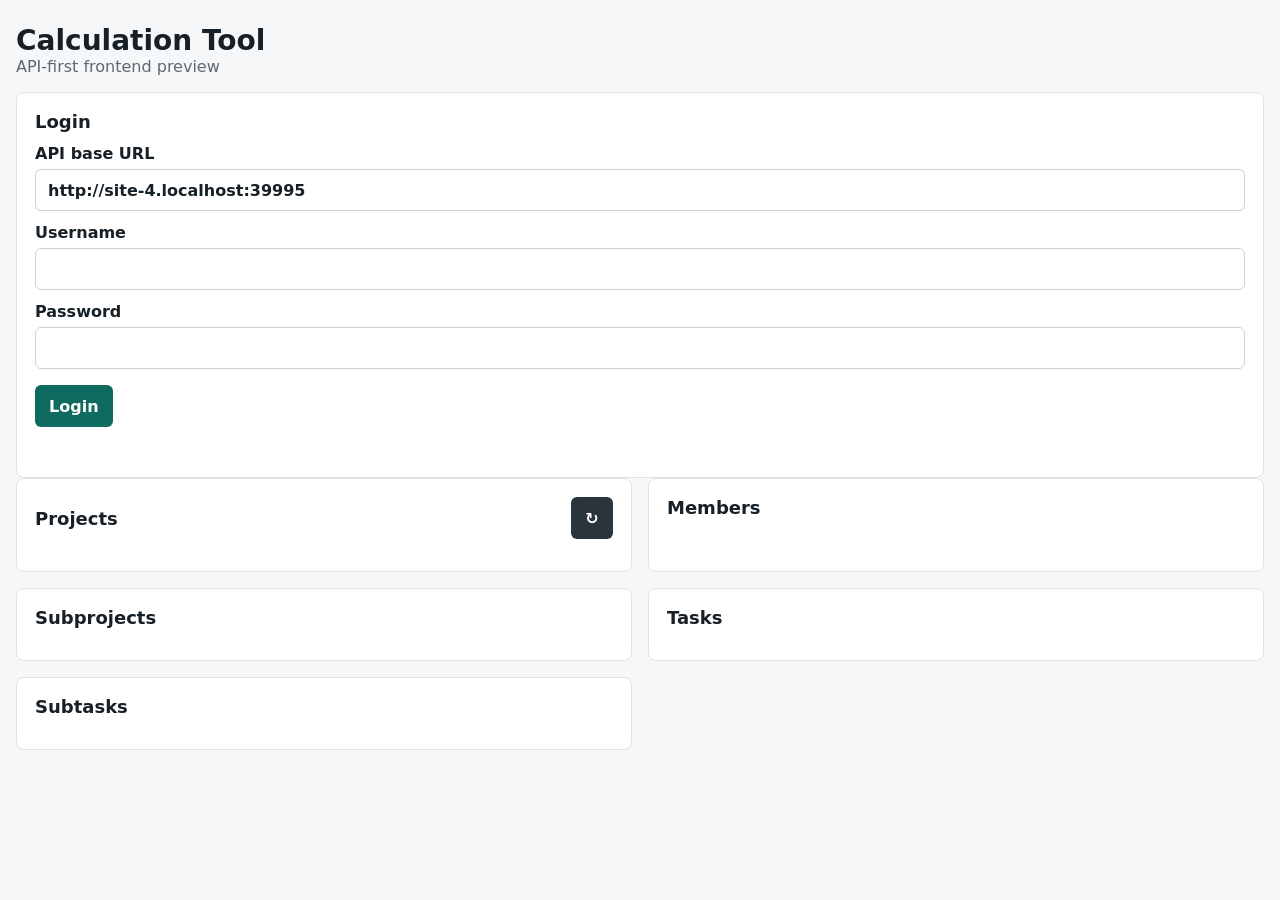
==== src/main/resources/static/index.html @ 3f3481d6 "Migrate Thymeleaf flows to API and vanilla frontend" ====
<!doctype html>
<html lang="en">
<head>
    <meta charset="utf-8">
    <meta name="viewport" content="width=device-width, initial-scale=1">
    <title>Alpha Solution Calculation Tool</title>
    <link rel="stylesheet" href="css/app.css">
</head>
<body>
<main class="app-shell">
    <section class="topbar">
        <div>
            <h1>Calculation Tool</h1>
            <p>API-first frontend preview</p>
        </div>
        <button id="logoutButton" class="secondary" type="button" hidden>Logout</button>
    </section>

    <section id="loginPanel" class="panel">
        <h2>Login</h2>
        <label>
            API base URL
            <input id="apiBaseUrl" type="url" value="http://localhost:8080">
        </label>
        <label>
            Username
            <input id="username" type="text" autocomplete="username">
        </label>
        <label>
            Password
            <input id="password" type="password" autocomplete="current-password">
        </label>
        <button id="loginButton" type="button">Login</button>
        <p id="loginMessage" class="message" role="status"></p>
    </section>

    <section id="workspace" class="workspace" hidden>
        <aside class="panel list-panel">
            <div class="panel-header">
                <h2>Projects</h2>
                <div class="toolbar">
                    <button id="createProjectButton" class="icon-button" type="button" title="Create project" hidden>+</button>
                    <button id="refreshProjectsButton" class="icon-button secondary" type="button" title="Refresh projects">↻</button>
                </div>
            </div>
            <div id="projectsList" class="list"></div>
        </aside>

        <section class="panel members-panel">
            <div class="panel-header">
                <h2 id="selectedMembersTitle">Members</h2>
                <button id="addMemberButton" class="icon-button" type="button" title="Add member" hidden>+</button>
            </div>
            <div id="membersList" class="list"></div>
        </section>

        <section class="panel detail-panel">
            <div class="panel-header">
                <h2 id="selectedProjectTitle">Subprojects</h2>
                <button id="createSubProjectButton" class="icon-button" type="button" title="Create subproject" hidden>+</button>
            </div>
            <div id="subProjectsList" class="list"></div>
        </section>

        <section class="panel detail-panel">
            <div class="panel-header">
                <h2 id="selectedSubProjectTitle">Tasks</h2>
                <button id="createTaskButton" class="icon-button" type="button" title="Create task" hidden>+</button>
            </div>
            <div id="tasksList" class="list"></div>
        </section>

        <section class="panel detail-panel">
            <div class="panel-header">
                <h2 id="selectedTaskTitle">Subtasks</h2>
                <button id="createSubTaskButton" class="icon-button" type="button" title="Create subtask" hidden>+</button>
            </div>
            <div id="subTasksList" class="list"></div>
        </section>
    </section>

    <p id="workspaceMessage" class="message" role="status"></p>
</main>

<dialog id="crudDialog">
    <form id="crudForm" method="dialog" class="dialog-panel">
        <div class="panel-header">
            <h2 id="dialogTitle">Edit</h2>
            <button id="closeDialogButton" class="icon-button secondary" type="button" title="Close">×</button>
        </div>
        <div id="dialogFields" class="form-grid"></div>
        <p id="dialogMessage" class="message" role="status"></p>
        <div class="dialog-actions">
            <button id="cancelDialogButton" class="secondary" type="button">Cancel</button>
            <button id="saveDialogButton" type="submit">Save</button>
        </div>
    </form>
</dialog>

<script type="module" src="js/app.js"></script>
</body>
</html>
---- src/main/resources/static/css/app.css ----
:root {
    color-scheme: light;
    font-family: Inter, system-ui, -apple-system, BlinkMacSystemFont, "Segoe UI", sans-serif;
    background: #f5f7f8;
    color: #172026;
}

* {
    box-sizing: border-box;
}

body {
    margin: 0;
}

.app-shell {
    width: min(1440px, calc(100% - 32px));
    margin: 0 auto;
    padding: 24px 0;
}

.topbar,
.workspace {
    display: grid;
    gap: 16px;
}

.topbar {
    grid-template-columns: 1fr auto;
    align-items: center;
    margin-bottom: 16px;
}

h1,
h2,
p {
    margin: 0;
}

h1 {
    font-size: 28px;
    font-weight: 700;
}

h2 {
    font-size: 18px;
    font-weight: 700;
}

.topbar p,
.message,
.meta {
    color: #5d6972;
}

.panel {
    background: #ffffff;
    border: 1px solid #dce3e8;
    border-radius: 8px;
    padding: 18px;
}

.workspace {
    grid-template-columns: minmax(220px, 280px) minmax(220px, 260px) repeat(3, minmax(220px, 1fr));
}

.panel-header {
    display: flex;
    align-items: center;
    justify-content: space-between;
    gap: 12px;
    margin-bottom: 14px;
}

.toolbar,
.item-actions,
.dialog-actions {
    display: flex;
    align-items: center;
    gap: 8px;
}

label {
    display: grid;
    gap: 6px;
    margin-top: 12px;
    font-weight: 600;
}

input,
select,
textarea {
    height: 42px;
    border: 1px solid #c8d2d9;
    border-radius: 6px;
    padding: 0 12px;
    font: inherit;
    background: #ffffff;
    color: #172026;
}

textarea {
    height: auto;
    min-height: 86px;
    padding: 10px 12px;
    resize: vertical;
}

button {
    height: 42px;
    border: 0;
    border-radius: 6px;
    padding: 0 14px;
    background: #0f6b5f;
    color: #ffffff;
    font: inherit;
    font-weight: 700;
    cursor: pointer;
}

button:disabled,
input:disabled,
select:disabled,
textarea:disabled {
    cursor: not-allowed;
    opacity: 0.62;
}

button.secondary {
    background: #29343c;
}

.icon-button {
    width: 42px;
    padding: 0;
}

.small-button {
    height: 32px;
    padding: 0 10px;
    font-size: 13px;
    background: #edf3f2;
    color: #172026;
    border: 1px solid #c8d2d9;
}

.small-button.danger {
    background: #fff0ed;
    color: #9f2a18;
    border-color: #f0b8ad;
}

#loginButton {
    margin-top: 16px;
}

.message {
    min-height: 22px;
    margin-top: 10px;
}

.list {
    display: grid;
    gap: 10px;
}

.item {
    width: 100%;
    text-align: left;
    border: 1px solid #dce3e8;
    border-radius: 8px;
    padding: 12px;
    background: #ffffff;
    color: #172026;
    display: grid;
    grid-template-columns: minmax(0, 1fr) auto;
    gap: 12px;
    align-items: start;
}

.item:has(.selectable:hover),
.item.active {
    border-color: #0f6b5f;
    background: #eef8f6;
}

.item.muted {
    display: block;
    color: #5d6972;
    background: #f8fafb;
}

.item.loading {
    position: relative;
    padding-left: 38px;
}

.item.loading::before {
    content: "";
    position: absolute;
    left: 14px;
    top: 50%;
    width: 12px;
    height: 12px;
    margin-top: -6px;
    border: 2px solid #c8d2d9;
    border-top-color: #0f6b5f;
    border-radius: 50%;
    animation: spin 0.8s linear infinite;
}

.item-content {
    min-width: 0;
}

.item-content.selectable {
    cursor: pointer;
}

.item-content.selectable:focus-visible {
    outline: 2px solid #0f6b5f;
    outline-offset: 3px;
    border-radius: 4px;
}

.item-title {
    font-weight: 700;
    overflow-wrap: anywhere;
}

.meta {
    margin-top: 4px;
    font-size: 14px;
    overflow-wrap: anywhere;
}

#crudDialog {
    width: min(560px, calc(100% - 32px));
    border: 0;
    border-radius: 8px;
    padding: 0;
    box-shadow: 0 24px 70px rgba(23, 32, 38, 0.26);
}

#crudDialog::backdrop {
    background: rgba(23, 32, 38, 0.42);
}

.dialog-panel {
    padding: 18px;
}

.form-grid {
    display: grid;
    grid-template-columns: repeat(2, minmax(0, 1fr));
    gap: 4px 12px;
}

.form-grid label:has(textarea) {
    grid-column: 1 / -1;
}

.dialog-actions {
    justify-content: flex-end;
    margin-top: 16px;
}

@keyframes spin {
    to {
        transform: rotate(360deg);
    }
}

@media (max-width: 1280px) {
    .workspace {
        grid-template-columns: repeat(2, minmax(260px, 1fr));
    }
}

@media (max-width: 780px) {
    .topbar,
    .workspace {
        grid-template-columns: 1fr;
    }

    .form-grid {
        grid-template-columns: 1fr;
    }

    .item {
        grid-template-columns: 1fr;
    }

    .item-actions {
        justify-content: flex-start;
    }
}
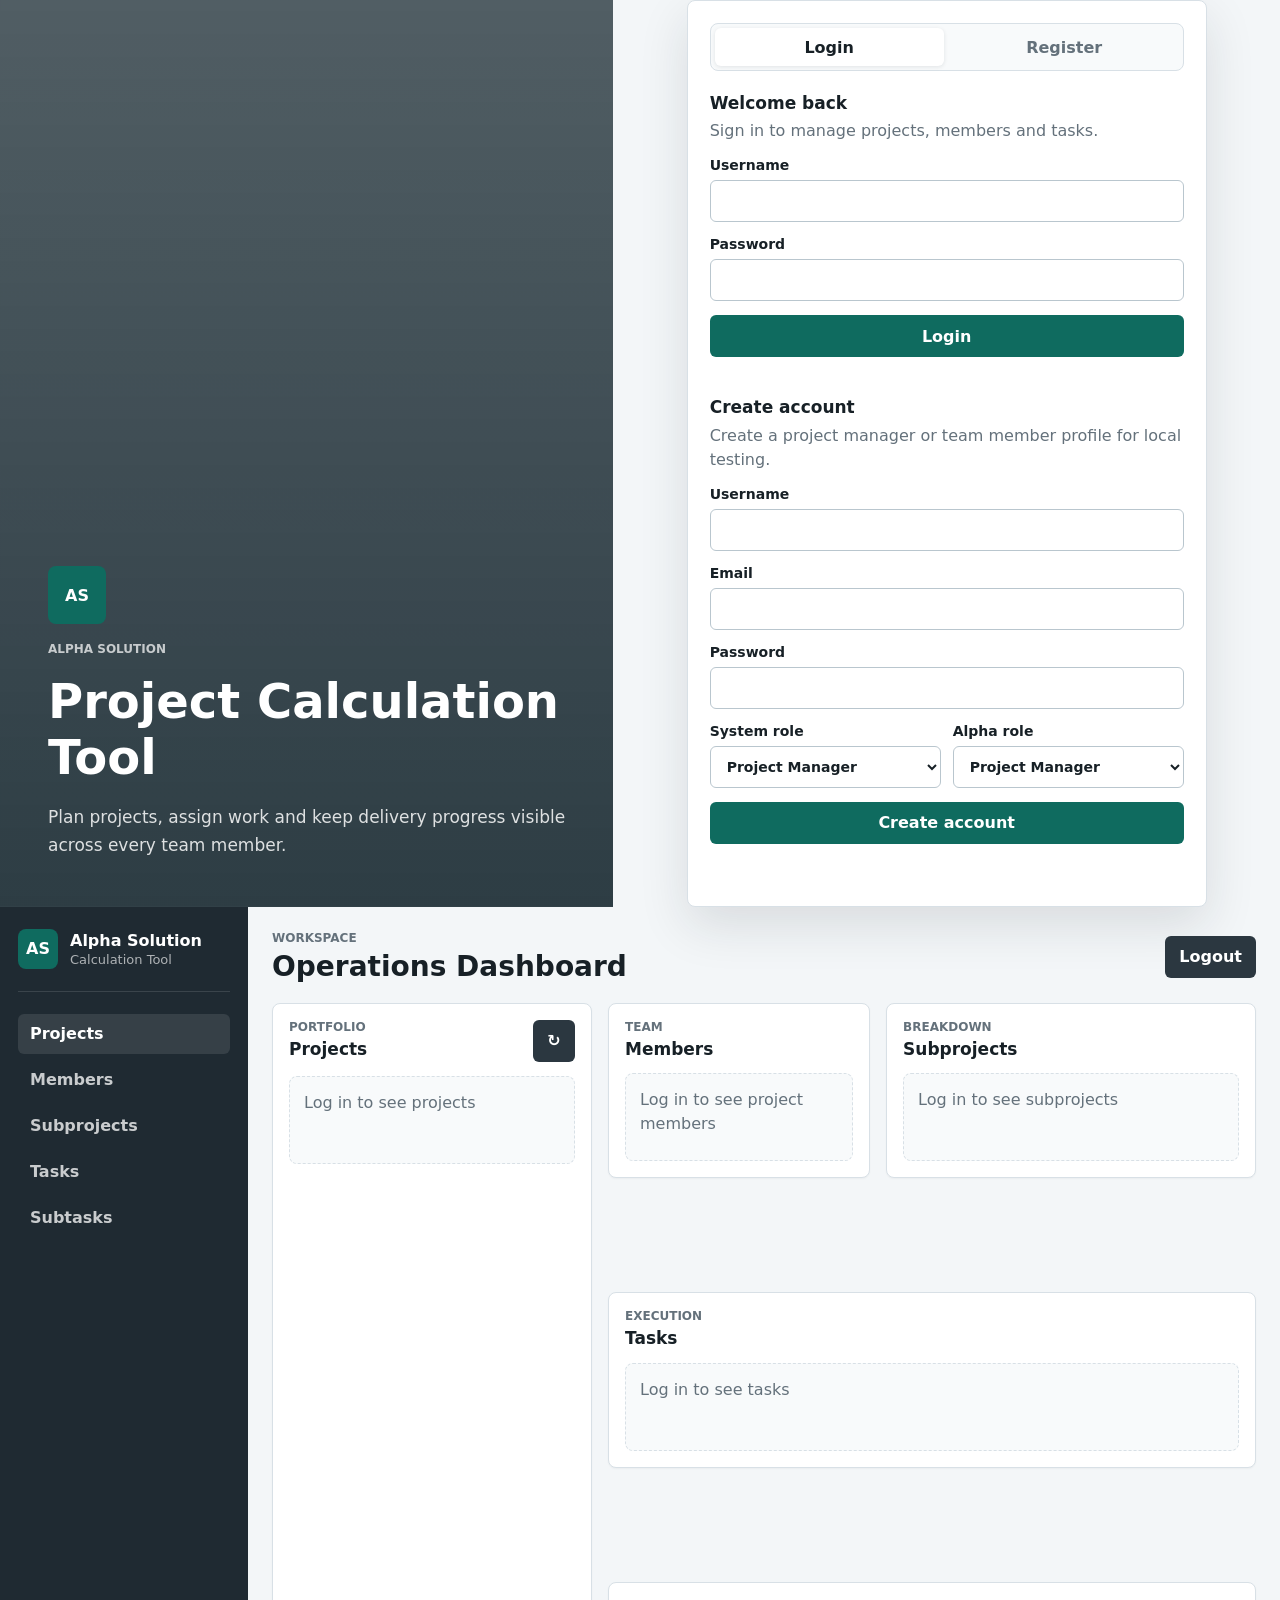
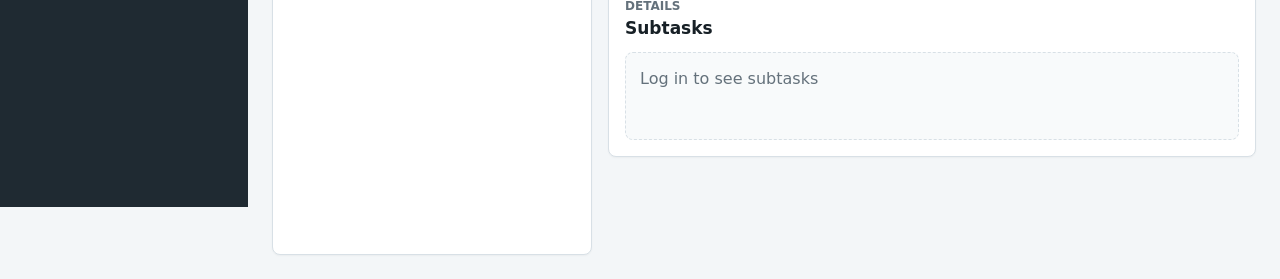
==== commit b59759e2: "Polish vanilla frontend shell" ====
--- a/src/main/resources/static/index.html
+++ b/src/main/resources/static/index.html
@@ -8,78 +8,174 @@
 </head>
 <body>
 <main class="app-shell">
-    <section class="topbar">
-        <div>
-            <h1>Calculation Tool</h1>
-            <p>API-first frontend preview</p>
+    <section id="loginPanel" class="auth-layout">
+        <div class="auth-hero" aria-label="Alpha Solution">
+            <div class="brand-mark">AS</div>
+            <p class="eyebrow">Alpha Solution</p>
+            <h1>Project Calculation Tool</h1>
+            <p class="hero-copy">Plan projects, assign work and keep delivery progress visible across every team member.</p>
         </div>
-        <button id="logoutButton" class="secondary" type="button" hidden>Logout</button>
-    </section>
 
-    <section id="loginPanel" class="panel">
-        <h2>Login</h2>
-        <label>
-            API base URL
-            <input id="apiBaseUrl" type="url" value="http://localhost:8080">
-        </label>
-        <label>
-            Username
-            <input id="username" type="text" autocomplete="username">
-        </label>
-        <label>
-            Password
-            <input id="password" type="password" autocomplete="current-password">
-        </label>
-        <button id="loginButton" type="button">Login</button>
-        <p id="loginMessage" class="message" role="status"></p>
-    </section>
+        <section class="auth-card" aria-label="Authentication">
+            <div class="auth-tabs" role="tablist" aria-label="Authentication mode">
+                <button id="showLoginButton" class="tab-button active" type="button">Login</button>
+                <button id="showRegisterButton" class="tab-button" type="button">Register</button>
+            </div>
 
-    <section id="workspace" class="workspace" hidden>
-        <aside class="panel list-panel">
-            <div class="panel-header">
-                <h2>Projects</h2>
-                <div class="toolbar">
-                    <button id="createProjectButton" class="icon-button" type="button" title="Create project" hidden>+</button>
-                    <button id="refreshProjectsButton" class="icon-button secondary" type="button" title="Refresh projects">↻</button>
+            <form id="loginForm" class="auth-form">
+                <div>
+                    <h2>Welcome back</h2>
+                    <p>Sign in to manage projects, members and tasks.</p>
                 </div>
-            </div>
-            <div id="projectsList" class="list"></div>
-        </aside>
+                <label>
+                    Username
+                    <input id="username" type="text" autocomplete="username" required>
+                </label>
+                <label>
+                    Password
+                    <input id="password" type="password" autocomplete="current-password" required>
+                </label>
+                <button id="loginButton" type="submit">Login</button>
+                <p id="loginMessage" class="message" role="status"></p>
+            </form>
 
-        <section class="panel members-panel">
-            <div class="panel-header">
-                <h2 id="selectedMembersTitle">Members</h2>
-                <button id="addMemberButton" class="icon-button" type="button" title="Add member" hidden>+</button>
-            </div>
-            <div id="membersList" class="list"></div>
-        </section>
-
-        <section class="panel detail-panel">
-            <div class="panel-header">
-                <h2 id="selectedProjectTitle">Subprojects</h2>
-                <button id="createSubProjectButton" class="icon-button" type="button" title="Create subproject" hidden>+</button>
-            </div>
-            <div id="subProjectsList" class="list"></div>
-        </section>
-
-        <section class="panel detail-panel">
-            <div class="panel-header">
-                <h2 id="selectedSubProjectTitle">Tasks</h2>
-                <button id="createTaskButton" class="icon-button" type="button" title="Create task" hidden>+</button>
-            </div>
-            <div id="tasksList" class="list"></div>
-        </section>
-
-        <section class="panel detail-panel">
-            <div class="panel-header">
-                <h2 id="selectedTaskTitle">Subtasks</h2>
-                <button id="createSubTaskButton" class="icon-button" type="button" title="Create subtask" hidden>+</button>
-            </div>
-            <div id="subTasksList" class="list"></div>
+            <form id="registerForm" class="auth-form" hidden>
+                <div>
+                    <h2>Create account</h2>
+                    <p>Create a project manager or team member profile for local testing.</p>
+                </div>
+                <label>
+                    Username
+                    <input id="registerUsername" type="text" autocomplete="username" required>
+                </label>
+                <label>
+                    Email
+                    <input id="registerEmail" type="email" autocomplete="email" required>
+                </label>
+                <label>
+                    Password
+                    <input id="registerPassword" type="password" autocomplete="new-password" required>
+                </label>
+                <div class="form-row">
+                    <label>
+                        System role
+                        <select id="registerRole" required>
+                            <option value="PROJECT_MANAGER">Project Manager</option>
+                            <option value="TEAM_MEMBER">Team Member</option>
+                        </select>
+                    </label>
+                    <label>
+                        Alpha role
+                        <select id="registerAlphaRole" required>
+                            <option value="ProjectManager">Project Manager</option>
+                            <option value="Developer">Developer</option>
+                            <option value="FrontendDeveloper">Frontend Developer</option>
+                            <option value="BackendDeveloper">Backend Developer</option>
+                            <option value="FullstackDeveloper">Fullstack Developer</option>
+                            <option value="Tester">Tester</option>
+                            <option value="UXDesigner">UX Designer</option>
+                            <option value="UIDesigner">UI Designer</option>
+                            <option value="SolutionArchitect">Solution Architect</option>
+                            <option value="DevOpsEngineer">DevOps Engineer</option>
+                        </select>
+                    </label>
+                </div>
+                <button id="registerButton" type="submit">Create account</button>
+                <p id="registerMessage" class="message" role="status"></p>
+            </form>
         </section>
     </section>
 
-    <p id="workspaceMessage" class="message" role="status"></p>
+    <section id="workspace" class="workspace-shell" hidden>
+        <aside class="sidebar">
+            <div class="brand-row">
+                <div class="brand-mark small">AS</div>
+                <div>
+                    <strong>Alpha Solution</strong>
+                    <span>Calculation Tool</span>
+                </div>
+            </div>
+            <nav class="nav-list" aria-label="Workspace navigation">
+                <a href="#projects" class="nav-link active">Projects</a>
+                <a href="#members" class="nav-link">Members</a>
+                <a href="#subprojects" class="nav-link">Subprojects</a>
+                <a href="#tasks" class="nav-link">Tasks</a>
+                <a href="#subtasks" class="nav-link">Subtasks</a>
+            </nav>
+        </aside>
+
+        <section class="workspace-main">
+            <header class="topbar">
+                <div>
+                    <p id="userKicker" class="eyebrow">Workspace</p>
+                    <h1>Operations Dashboard</h1>
+                </div>
+                <button id="logoutButton" class="secondary" type="button">Logout</button>
+            </header>
+
+            <div class="workspace-grid">
+                <aside id="projects" class="panel list-panel">
+                    <div class="panel-header">
+                        <div>
+                            <p class="section-kicker">Portfolio</p>
+                            <h2>Projects</h2>
+                        </div>
+                        <div class="toolbar">
+                            <button id="createProjectButton" class="icon-button" type="button" title="Create project" hidden>+</button>
+                            <button id="refreshProjectsButton" class="icon-button secondary" type="button" title="Refresh projects">↻</button>
+                        </div>
+                    </div>
+                    <div id="projectsList" class="list"></div>
+                </aside>
+
+                <section id="members" class="panel members-panel">
+                    <div class="panel-header">
+                        <div>
+                            <p class="section-kicker">Team</p>
+                            <h2 id="selectedMembersTitle">Members</h2>
+                        </div>
+                        <button id="addMemberButton" class="icon-button" type="button" title="Add member" hidden>+</button>
+                    </div>
+                    <div id="membersList" class="list"></div>
+                </section>
+
+                <section id="subprojects" class="panel detail-panel">
+                    <div class="panel-header">
+                        <div>
+                            <p class="section-kicker">Breakdown</p>
+                            <h2 id="selectedProjectTitle">Subprojects</h2>
+                        </div>
+                        <button id="createSubProjectButton" class="icon-button" type="button" title="Create subproject" hidden>+</button>
+                    </div>
+                    <div id="subProjectsList" class="list"></div>
+                </section>
+
+                <section id="tasks" class="panel detail-panel">
+                    <div class="panel-header">
+                        <div>
+                            <p class="section-kicker">Execution</p>
+                            <h2 id="selectedSubProjectTitle">Tasks</h2>
+                        </div>
+                        <button id="createTaskButton" class="icon-button" type="button" title="Create task" hidden>+</button>
+                    </div>
+                    <div id="tasksList" class="list"></div>
+                </section>
+
+                <section id="subtasks" class="panel detail-panel">
+                    <div class="panel-header">
+                        <div>
+                            <p class="section-kicker">Details</p>
+                            <h2 id="selectedTaskTitle">Subtasks</h2>
+                        </div>
+                        <button id="createSubTaskButton" class="icon-button" type="button" title="Create subtask" hidden>+</button>
+                    </div>
+                    <div id="subTasksList" class="list"></div>
+                </section>
+            </div>
+
+            <p id="workspaceMessage" class="toast-message" role="status"></p>
+        </section>
+    </section>
 </main>
 
 <dialog id="crudDialog">
--- a/src/main/resources/static/css/app.css
+++ b/src/main/resources/static/css/app.css
@@ -1,34 +1,36 @@
 :root {
     color-scheme: light;
     font-family: Inter, system-ui, -apple-system, BlinkMacSystemFont, "Segoe UI", sans-serif;
-    background: #f5f7f8;
+    background: #f3f6f8;
     color: #172026;
+    --bg: #f3f6f8;
+    --surface: #ffffff;
+    --surface-soft: #f8fafb;
+    --border: #d8e0e6;
+    --border-strong: #b9c6ce;
+    --text: #172026;
+    --muted: #64717b;
+    --primary: #0f6b5f;
+    --primary-dark: #0a4f47;
+    --primary-soft: #e8f5f2;
+    --nav: #1f2a32;
+    --danger: #a43622;
+    --danger-soft: #fff0ed;
+    --shadow: 0 18px 50px rgba(23, 32, 38, 0.12);
 }
 
 * {
     box-sizing: border-box;
 }
 
+html {
+    min-height: 100%;
+    background: var(--bg);
+}
+
 body {
+    min-height: 100vh;
     margin: 0;
-}
-
-.app-shell {
-    width: min(1440px, calc(100% - 32px));
-    margin: 0 auto;
-    padding: 24px 0;
-}
-
-.topbar,
-.workspace {
-    display: grid;
-    gap: 16px;
-}
-
-.topbar {
-    grid-template-columns: 1fr auto;
-    align-items: center;
-    margin-bottom: 16px;
 }
 
 h1,
@@ -39,37 +41,258 @@
 
 h1 {
     font-size: 28px;
+    line-height: 1.15;
+    font-weight: 760;
+}
+
+h2 {
+    font-size: 17px;
+    line-height: 1.2;
+    font-weight: 760;
+}
+
+.app-shell {
+    min-height: 100vh;
+}
+
+.auth-layout {
+    min-height: 100vh;
+    display: grid;
+    grid-template-columns: minmax(360px, 0.92fr) minmax(420px, 1fr);
+    align-items: stretch;
+}
+
+.auth-hero {
+    display: flex;
+    flex-direction: column;
+    justify-content: flex-end;
+    gap: 18px;
+    padding: 48px;
+    color: #ffffff;
+    background:
+        linear-gradient(rgba(18, 35, 43, 0.72), rgba(18, 35, 43, 0.88)),
+        url("https://images.unsplash.com/photo-1552664730-d307ca884978?auto=format&fit=crop&w=1400&q=80");
+    background-size: cover;
+    background-position: center;
+}
+
+.auth-hero h1 {
+    max-width: 560px;
+    font-size: 48px;
+}
+
+.hero-copy {
+    max-width: 560px;
+    color: rgba(255, 255, 255, 0.84);
+    font-size: 17px;
+    line-height: 1.65;
+}
+
+.brand-mark {
+    width: 58px;
+    height: 58px;
+    display: grid;
+    place-items: center;
+    border-radius: 8px;
+    background: var(--primary);
+    color: #ffffff;
+    font-weight: 800;
+    letter-spacing: 0;
+}
+
+.brand-mark.small {
+    width: 40px;
+    height: 40px;
+    flex: 0 0 auto;
+}
+
+.eyebrow,
+.section-kicker {
+    color: var(--muted);
+    font-size: 12px;
+    font-weight: 800;
+    letter-spacing: 0;
+    text-transform: uppercase;
+}
+
+.auth-hero .eyebrow {
+    color: rgba(255, 255, 255, 0.72);
+}
+
+.auth-card {
+    width: min(520px, calc(100% - 48px));
+    align-self: center;
+    justify-self: center;
+    background: var(--surface);
+    border: 1px solid var(--border);
+    border-radius: 8px;
+    box-shadow: var(--shadow);
+    padding: 22px;
+}
+
+.auth-tabs {
+    display: grid;
+    grid-template-columns: repeat(2, 1fr);
+    gap: 6px;
+    padding: 4px;
+    margin-bottom: 22px;
+    background: var(--surface-soft);
+    border: 1px solid var(--border);
+    border-radius: 8px;
+}
+
+.tab-button {
+    height: 38px;
+    background: transparent;
+    color: var(--muted);
+    border: 0;
+}
+
+.tab-button.active {
+    background: var(--surface);
+    color: var(--text);
+    box-shadow: 0 1px 4px rgba(23, 32, 38, 0.1);
+}
+
+.auth-form {
+    display: grid;
+    gap: 14px;
+}
+
+.auth-form p {
+    margin-top: 6px;
+    color: var(--muted);
+    line-height: 1.5;
+}
+
+.form-row {
+    display: grid;
+    grid-template-columns: repeat(2, minmax(0, 1fr));
+    gap: 12px;
+}
+
+.workspace-shell {
+    min-height: 100vh;
+    display: grid;
+    grid-template-columns: 248px minmax(0, 1fr);
+}
+
+.sidebar {
+    position: sticky;
+    top: 0;
+    height: 100vh;
+    padding: 22px 18px;
+    background: var(--nav);
+    color: #ffffff;
+}
+
+.brand-row {
+    display: flex;
+    align-items: center;
+    gap: 12px;
+    padding-bottom: 22px;
+    border-bottom: 1px solid rgba(255, 255, 255, 0.12);
+}
+
+.brand-row span {
+    display: block;
+    margin-top: 2px;
+    color: rgba(255, 255, 255, 0.64);
+    font-size: 13px;
+}
+
+.nav-list {
+    display: grid;
+    gap: 6px;
+    margin-top: 22px;
+}
+
+.nav-link {
+    display: block;
+    min-height: 40px;
+    padding: 10px 12px;
+    color: rgba(255, 255, 255, 0.76);
+    text-decoration: none;
+    border-radius: 6px;
     font-weight: 700;
 }
 
-h2 {
-    font-size: 18px;
-    font-weight: 700;
-}
-
-.topbar p,
-.message,
-.meta {
-    color: #5d6972;
-}
-
-.panel {
-    background: #ffffff;
-    border: 1px solid #dce3e8;
-    border-radius: 8px;
-    padding: 18px;
-}
-
-.workspace {
-    grid-template-columns: minmax(220px, 280px) minmax(220px, 260px) repeat(3, minmax(220px, 1fr));
-}
-
-.panel-header {
+.nav-link.active,
+.nav-link:hover {
+    background: rgba(255, 255, 255, 0.1);
+    color: #ffffff;
+}
+
+.workspace-main {
+    min-width: 0;
+    padding: 24px;
+}
+
+.topbar {
     display: flex;
     align-items: center;
     justify-content: space-between;
+    gap: 20px;
+    margin-bottom: 20px;
+}
+
+.topbar .eyebrow {
+    margin-bottom: 6px;
+}
+
+.workspace-grid {
+    display: grid;
+    grid-template-columns: minmax(260px, 320px) minmax(260px, 0.85fr) minmax(320px, 1.2fr);
+    grid-template-areas:
+        "projects members subprojects"
+        "projects tasks tasks"
+        "projects subtasks subtasks";
+    gap: 16px;
+    align-items: start;
+}
+
+#projects {
+    grid-area: projects;
+}
+
+#members {
+    grid-area: members;
+}
+
+#subprojects {
+    grid-area: subprojects;
+}
+
+#tasks {
+    grid-area: tasks;
+}
+
+#subtasks {
+    grid-area: subtasks;
+}
+
+.panel {
+    background: var(--surface);
+    border: 1px solid var(--border);
+    border-radius: 8px;
+    padding: 16px;
+    box-shadow: 0 1px 2px rgba(23, 32, 38, 0.04);
+}
+
+.list-panel {
+    min-height: calc(100vh - 48px);
+}
+
+.panel-header {
+    display: flex;
+    align-items: flex-start;
+    justify-content: space-between;
     gap: 12px;
     margin-bottom: 14px;
+}
+
+.section-kicker {
+    margin-bottom: 5px;
 }
 
 .toolbar,
@@ -82,26 +305,34 @@
 
 label {
     display: grid;
-    gap: 6px;
-    margin-top: 12px;
-    font-weight: 600;
+    gap: 7px;
+    font-size: 14px;
+    font-weight: 760;
 }
 
 input,
 select,
 textarea {
+    width: 100%;
     height: 42px;
-    border: 1px solid #c8d2d9;
+    border: 1px solid var(--border-strong);
     border-radius: 6px;
     padding: 0 12px;
     font: inherit;
     background: #ffffff;
-    color: #172026;
+    color: var(--text);
+}
+
+input:focus,
+select:focus,
+textarea:focus {
+    outline: 3px solid rgba(15, 107, 95, 0.18);
+    border-color: var(--primary);
 }
 
 textarea {
     height: auto;
-    min-height: 86px;
+    min-height: 92px;
     padding: 10px 12px;
     resize: vertical;
 }
@@ -111,11 +342,15 @@
     border: 0;
     border-radius: 6px;
     padding: 0 14px;
-    background: #0f6b5f;
+    background: var(--primary);
     color: #ffffff;
     font: inherit;
-    font-weight: 700;
+    font-weight: 800;
     cursor: pointer;
+}
+
+button:hover {
+    background: var(--primary-dark);
 }
 
 button:disabled,
@@ -127,12 +362,13 @@
 }
 
 button.secondary {
-    background: #29343c;
+    background: #2b3740;
 }
 
 .icon-button {
     width: 42px;
     padding: 0;
+    flex: 0 0 auto;
 }
 
 .small-button {
@@ -140,23 +376,46 @@
     padding: 0 10px;
     font-size: 13px;
     background: #edf3f2;
-    color: #172026;
-    border: 1px solid #c8d2d9;
+    color: var(--text);
+    border: 1px solid var(--border);
+}
+
+.small-button:hover {
+    background: #dfece9;
 }
 
 .small-button.danger {
-    background: #fff0ed;
-    color: #9f2a18;
-    border-color: #f0b8ad;
-}
-
-#loginButton {
-    margin-top: 16px;
+    background: var(--danger-soft);
+    color: var(--danger);
+    border-color: #efb8ad;
 }
 
 .message {
-    min-height: 22px;
-    margin-top: 10px;
+    min-height: 20px;
+    color: var(--muted);
+    font-size: 14px;
+}
+
+.toast-message {
+    position: fixed;
+    right: 24px;
+    bottom: 24px;
+    min-height: 0;
+    max-width: min(420px, calc(100% - 48px));
+    padding: 12px 14px;
+    color: #ffffff;
+    background: rgba(31, 42, 50, 0.94);
+    border-radius: 8px;
+    box-shadow: var(--shadow);
+    opacity: 0;
+    transform: translateY(8px);
+    pointer-events: none;
+    transition: opacity 0.18s ease, transform 0.18s ease;
+}
+
+.toast-message:not(:empty) {
+    opacity: 1;
+    transform: translateY(0);
 }
 
 .list {
@@ -167,11 +426,11 @@
 .item {
     width: 100%;
     text-align: left;
-    border: 1px solid #dce3e8;
+    border: 1px solid var(--border);
     border-radius: 8px;
     padding: 12px;
-    background: #ffffff;
-    color: #172026;
+    background: var(--surface);
+    color: var(--text);
     display: grid;
     grid-template-columns: minmax(0, 1fr) auto;
     gap: 12px;
@@ -180,31 +439,34 @@
 
 .item:has(.selectable:hover),
 .item.active {
-    border-color: #0f6b5f;
-    background: #eef8f6;
+    border-color: var(--primary);
+    background: var(--primary-soft);
 }
 
 .item.muted {
     display: block;
-    color: #5d6972;
-    background: #f8fafb;
+    min-height: 88px;
+    padding: 14px;
+    color: var(--muted);
+    background: var(--surface-soft);
+    border-style: dashed;
+    line-height: 1.45;
 }
 
 .item.loading {
     position: relative;
-    padding-left: 38px;
+    padding-left: 40px;
 }
 
 .item.loading::before {
     content: "";
     position: absolute;
     left: 14px;
-    top: 50%;
+    top: 22px;
     width: 12px;
     height: 12px;
-    margin-top: -6px;
-    border: 2px solid #c8d2d9;
-    border-top-color: #0f6b5f;
+    border: 2px solid var(--border);
+    border-top-color: var(--primary);
     border-radius: 50%;
     animation: spin 0.8s linear infinite;
 }
@@ -218,19 +480,21 @@
 }
 
 .item-content.selectable:focus-visible {
-    outline: 2px solid #0f6b5f;
+    outline: 3px solid rgba(15, 107, 95, 0.22);
     outline-offset: 3px;
     border-radius: 4px;
 }
 
 .item-title {
-    font-weight: 700;
+    font-weight: 800;
     overflow-wrap: anywhere;
 }
 
 .meta {
-    margin-top: 4px;
-    font-size: 14px;
+    margin-top: 5px;
+    color: var(--muted);
+    font-size: 13px;
+    line-height: 1.35;
     overflow-wrap: anywhere;
 }
 
@@ -253,7 +517,7 @@
 .form-grid {
     display: grid;
     grid-template-columns: repeat(2, minmax(0, 1fr));
-    gap: 4px 12px;
+    gap: 12px;
 }
 
 .form-grid label:has(textarea) {
@@ -271,27 +535,90 @@
     }
 }
 
-@media (max-width: 1280px) {
-    .workspace {
-        grid-template-columns: repeat(2, minmax(260px, 1fr));
-    }
-}
-
-@media (max-width: 780px) {
+@media (max-width: 1180px) {
+    .auth-layout {
+        grid-template-columns: 1fr;
+    }
+
+    .auth-hero {
+        min-height: 360px;
+    }
+
+    .auth-card {
+        margin: 32px 0;
+    }
+
+    .workspace-shell {
+        grid-template-columns: 1fr;
+    }
+
+    .sidebar {
+        position: static;
+        height: auto;
+    }
+
+    .nav-list {
+        grid-template-columns: repeat(5, minmax(0, 1fr));
+    }
+
+    .workspace-grid {
+        grid-template-columns: repeat(2, minmax(0, 1fr));
+        grid-template-areas:
+            "projects members"
+            "subprojects tasks"
+            "subtasks subtasks";
+    }
+
+    .list-panel {
+        min-height: 0;
+    }
+}
+
+@media (max-width: 760px) {
+    .auth-hero {
+        min-height: 320px;
+        padding: 28px;
+    }
+
+    .auth-hero h1 {
+        font-size: 34px;
+    }
+
+    .auth-card {
+        width: calc(100% - 24px);
+    }
+
+    .form-row,
+    .workspace-grid,
     .topbar,
-    .workspace {
-        grid-template-columns: 1fr;
-    }
-
+    .item,
     .form-grid {
         grid-template-columns: 1fr;
     }
 
-    .item {
-        grid-template-columns: 1fr;
+    .workspace-main {
+        padding: 14px;
+    }
+
+    .topbar {
+        display: grid;
+    }
+
+    .workspace-grid {
+        grid-template-areas:
+            "projects"
+            "members"
+            "subprojects"
+            "tasks"
+            "subtasks";
+    }
+
+    .nav-list {
+        grid-template-columns: repeat(2, minmax(0, 1fr));
     }
 
     .item-actions {
         justify-content: flex-start;
-    }
-}
+        flex-wrap: wrap;
+    }
+}
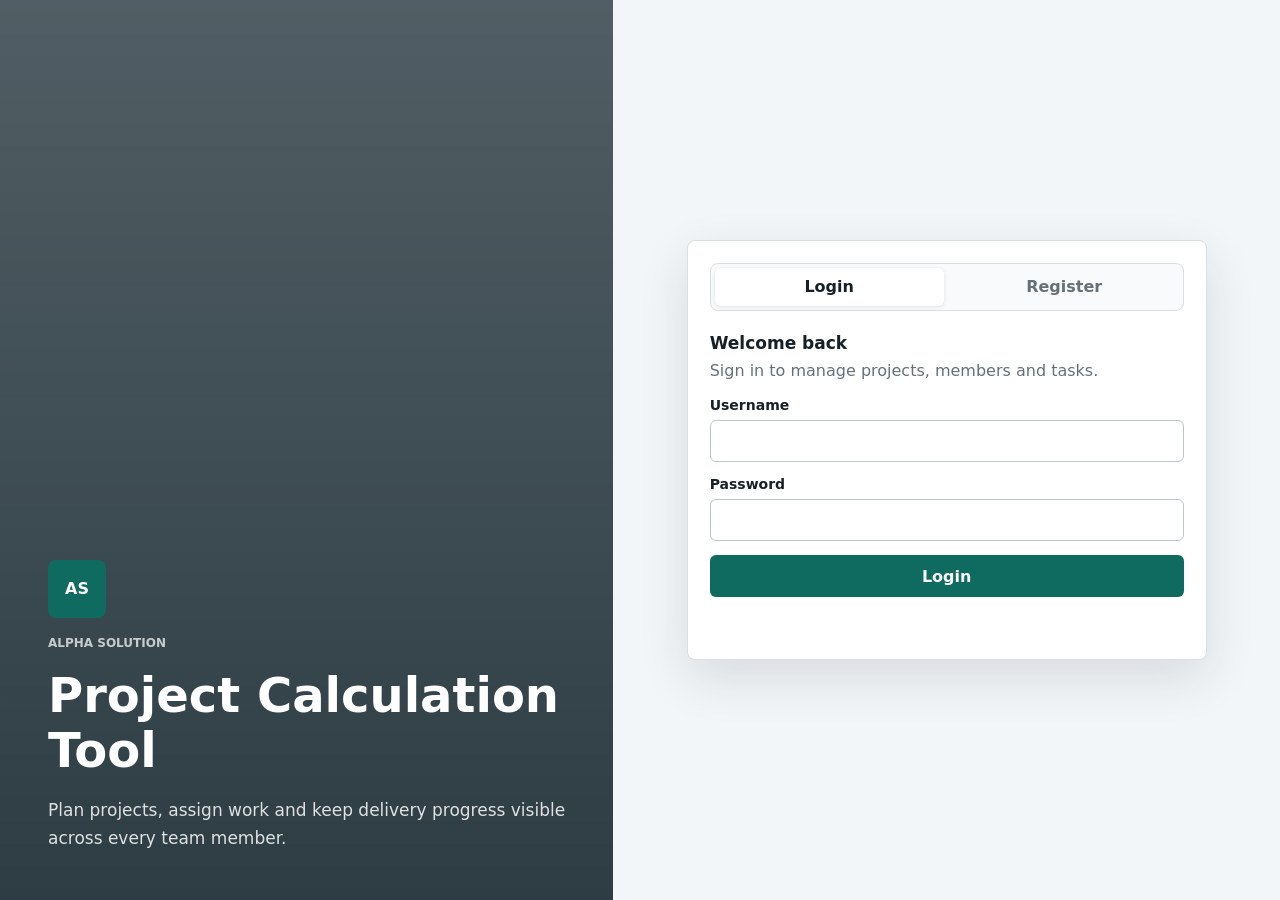
==== commit 26b69486: "Add sidebar workspace views" ====
--- a/src/main/resources/static/index.html
+++ b/src/main/resources/static/index.html
@@ -96,11 +96,11 @@
                 </div>
             </div>
             <nav class="nav-list" aria-label="Workspace navigation">
-                <a href="#projects" class="nav-link active">Projects</a>
-                <a href="#members" class="nav-link">Members</a>
-                <a href="#subprojects" class="nav-link">Subprojects</a>
-                <a href="#tasks" class="nav-link">Tasks</a>
-                <a href="#subtasks" class="nav-link">Subtasks</a>
+                <a href="#projects" class="nav-link active" data-view="projects">Projects</a>
+                <a href="#members" class="nav-link" data-view="members">Members</a>
+                <a href="#subprojects" class="nav-link" data-view="subprojects">Subprojects</a>
+                <a href="#tasks" class="nav-link" data-view="tasks">Tasks</a>
+                <a href="#subtasks" class="nav-link" data-view="subtasks">Subtasks</a>
             </nav>
         </aside>
 
@@ -108,13 +108,13 @@
             <header class="topbar">
                 <div>
                     <p id="userKicker" class="eyebrow">Workspace</p>
-                    <h1>Operations Dashboard</h1>
+                    <h1 id="workspaceTitle">Projects</h1>
                 </div>
                 <button id="logoutButton" class="secondary" type="button">Logout</button>
             </header>
 
             <div class="workspace-grid">
-                <aside id="projects" class="panel list-panel">
+                <aside id="projects" class="panel list-panel" data-view-panel="projects">
                     <div class="panel-header">
                         <div>
                             <p class="section-kicker">Portfolio</p>
@@ -128,7 +128,7 @@
                     <div id="projectsList" class="list"></div>
                 </aside>
 
-                <section id="members" class="panel members-panel">
+                <section id="members" class="panel members-panel" data-view-panel="members">
                     <div class="panel-header">
                         <div>
                             <p class="section-kicker">Team</p>
@@ -139,7 +139,7 @@
                     <div id="membersList" class="list"></div>
                 </section>
 
-                <section id="subprojects" class="panel detail-panel">
+                <section id="subprojects" class="panel detail-panel" data-view-panel="subprojects">
                     <div class="panel-header">
                         <div>
                             <p class="section-kicker">Breakdown</p>
@@ -150,7 +150,7 @@
                     <div id="subProjectsList" class="list"></div>
                 </section>
 
-                <section id="tasks" class="panel detail-panel">
+                <section id="tasks" class="panel detail-panel" data-view-panel="tasks">
                     <div class="panel-header">
                         <div>
                             <p class="section-kicker">Execution</p>
@@ -161,7 +161,7 @@
                     <div id="tasksList" class="list"></div>
                 </section>
 
-                <section id="subtasks" class="panel detail-panel">
+                <section id="subtasks" class="panel detail-panel" data-view-panel="subtasks">
                     <div class="panel-header">
                         <div>
                             <p class="section-kicker">Details</p>
--- a/src/main/resources/static/css/app.css
+++ b/src/main/resources/static/css/app.css
@@ -23,6 +23,10 @@
     box-sizing: border-box;
 }
 
+[hidden] {
+    display: none !important;
+}
+
 html {
     min-height: 100%;
     background: var(--bg);
@@ -242,33 +246,15 @@
 
 .workspace-grid {
     display: grid;
-    grid-template-columns: minmax(260px, 320px) minmax(260px, 0.85fr) minmax(320px, 1.2fr);
-    grid-template-areas:
-        "projects members subprojects"
-        "projects tasks tasks"
-        "projects subtasks subtasks";
+    grid-template-columns: minmax(0, 1fr);
+    grid-template-areas: "active";
     gap: 16px;
     align-items: start;
 }
 
-#projects {
-    grid-area: projects;
-}
-
-#members {
-    grid-area: members;
-}
-
-#subprojects {
-    grid-area: subprojects;
-}
-
-#tasks {
-    grid-area: tasks;
-}
-
-#subtasks {
-    grid-area: subtasks;
+.panel.is-active-view {
+    grid-area: active;
+    min-height: calc(100vh - 146px);
 }
 
 .panel {
@@ -280,7 +266,7 @@
 }
 
 .list-panel {
-    min-height: calc(100vh - 48px);
+    min-height: calc(100vh - 146px);
 }
 
 .panel-header {
@@ -394,6 +380,17 @@
     min-height: 20px;
     color: var(--muted);
     font-size: 14px;
+}
+
+.field-hint {
+    grid-column: 1 / -1;
+    padding: 10px 12px;
+    color: var(--primary-dark);
+    background: var(--primary-soft);
+    border: 1px solid #bfe1d8;
+    border-radius: 6px;
+    font-size: 13px;
+    font-weight: 760;
 }
 
 .toast-message {
@@ -561,16 +558,9 @@
         grid-template-columns: repeat(5, minmax(0, 1fr));
     }
 
-    .workspace-grid {
-        grid-template-columns: repeat(2, minmax(0, 1fr));
-        grid-template-areas:
-            "projects members"
-            "subprojects tasks"
-            "subtasks subtasks";
-    }
-
+    .panel.is-active-view,
     .list-panel {
-        min-height: 0;
+        min-height: calc(100vh - 214px);
     }
 }
 
@@ -604,15 +594,6 @@
         display: grid;
     }
 
-    .workspace-grid {
-        grid-template-areas:
-            "projects"
-            "members"
-            "subprojects"
-            "tasks"
-            "subtasks";
-    }
-
     .nav-list {
         grid-template-columns: repeat(2, minmax(0, 1fr));
     }
